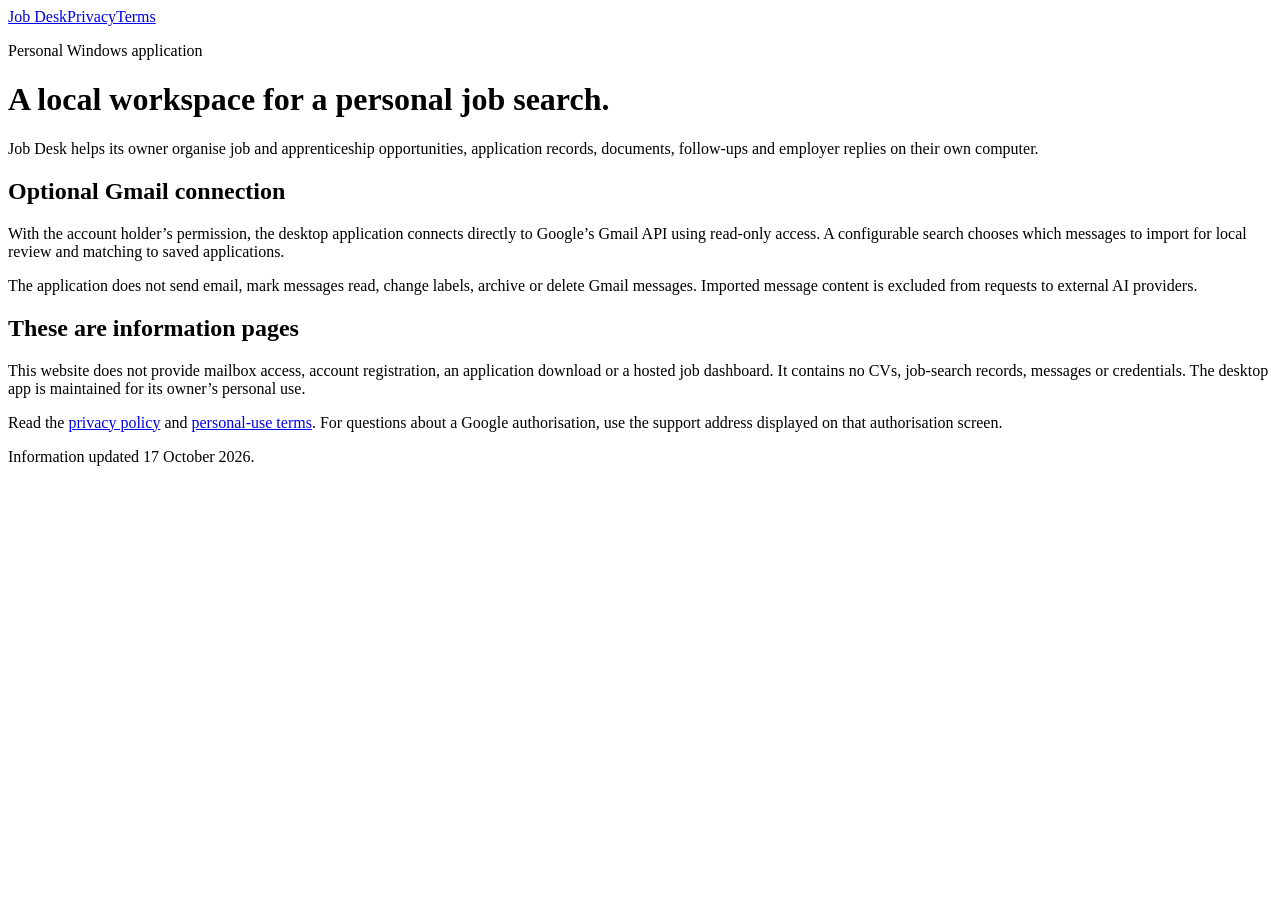
==== index.html @ 35d4c33c "Create index.html" ====
<!doctype html>
<html lang="en">
<head><meta charset="utf-8"><meta name="viewport" content="width=device-width,initial-scale=1"><title>Job Desk — personal desktop application</title><link rel="stylesheet" href="styles.css"></head>
<body><main>
<nav aria-label="Information pages"><a href="index.html" aria-current="page">Job Desk</a><a href="privacy.html">Privacy</a><a href="terms.html">Terms</a></nav>
<p class="eyebrow">Personal Windows application</p>
<h1>A local workspace for a personal job search.</h1>
<p>Job Desk helps its owner organise job and apprenticeship opportunities, application records, documents, follow-ups and employer replies on their own computer.</p>
<h2>Optional Gmail connection</h2>
<p>With the account holder’s permission, the desktop application connects directly to Google’s Gmail API using read-only access. A configurable search chooses which messages to import for local review and matching to saved applications.</p>
<p>The application does not send email, mark messages read, change labels, archive or delete Gmail messages. Imported message content is excluded from requests to external AI providers.</p>
<h2>These are information pages</h2>
<p>This website does not provide mailbox access, account registration, an application download or a hosted job dashboard. It contains no CVs, job-search records, messages or credentials. The desktop app is maintained for its owner’s personal use.</p>
<p>Read the <a href="privacy.html">privacy policy</a> and <a href="terms.html">personal-use terms</a>. For questions about a Google authorisation, use the support address displayed on that authorisation screen.</p>
<footer>Information updated 17 October 2026.</footer>
</main></body></html>
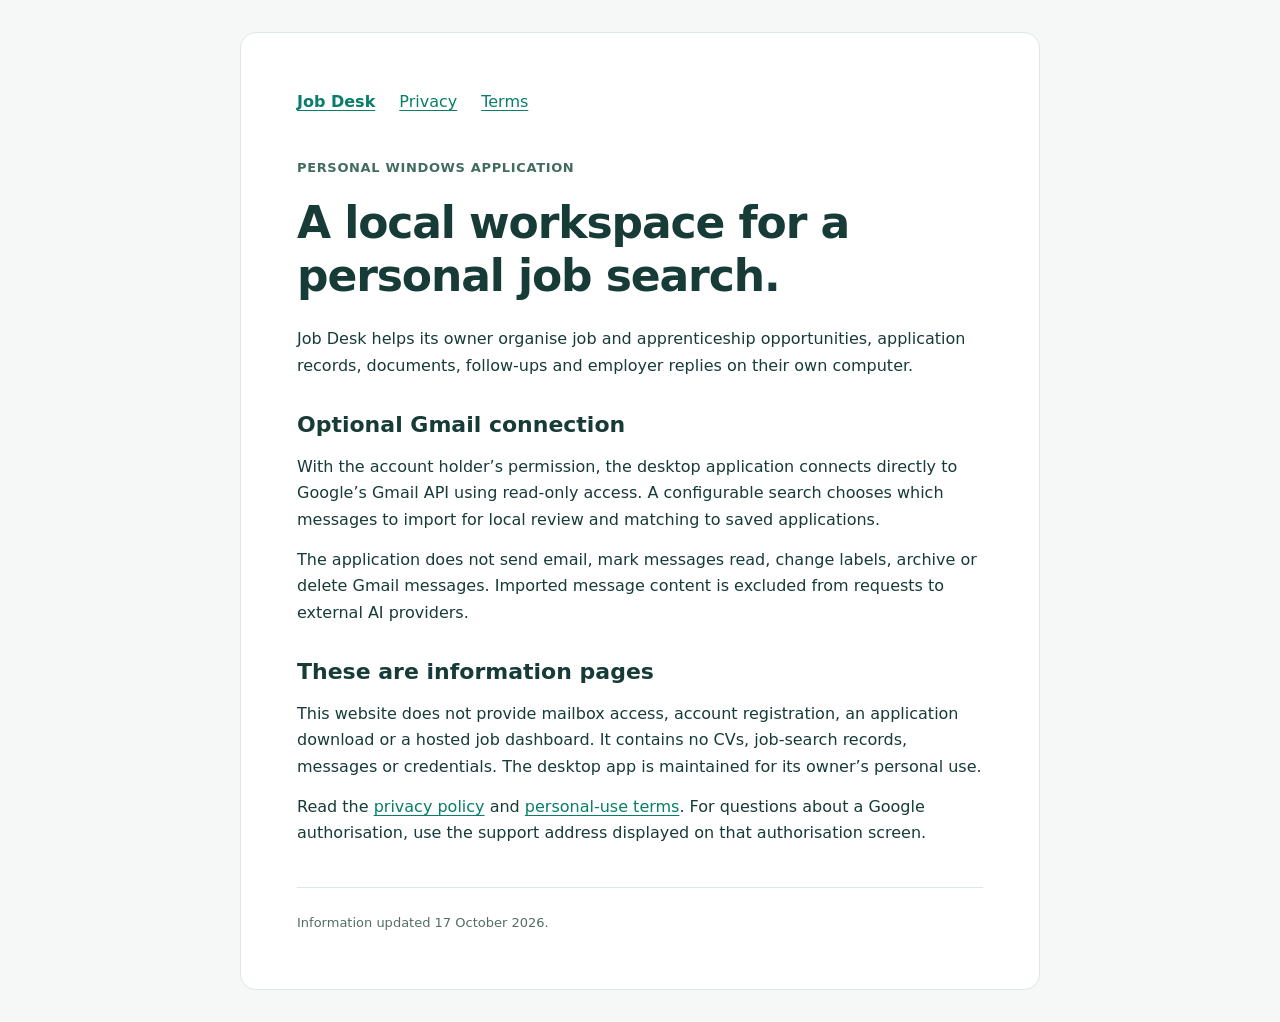
==== commit 1a6444c9: "Verify information site ownership with Google" ====
--- a/index.html
+++ b/index.html
@@ -1,6 +1,6 @@
 <!doctype html>
 <html lang="en">
-<head><meta charset="utf-8"><meta name="viewport" content="width=device-width,initial-scale=1"><title>Job Desk — personal desktop application</title><link rel="stylesheet" href="styles.css"></head>
+<head><meta charset="utf-8"><meta name="viewport" content="width=device-width,initial-scale=1"><title>Job Desk — personal desktop application</title><link rel="stylesheet" href="styles.css"><meta name="google-site-verification" content="Vlu2YQqO9-4N9DoveHAKVF0kiAwAvEXiRnKA3UgRzgI" /></head>
 <body><main>
 <nav aria-label="Information pages"><a href="index.html" aria-current="page">Job Desk</a><a href="privacy.html">Privacy</a><a href="terms.html">Terms</a></nav>
 <p class="eyebrow">Personal Windows application</p>
@@ -14,3 +14,4 @@
 <p>Read the <a href="privacy.html">privacy policy</a> and <a href="terms.html">personal-use terms</a>. For questions about a Google authorisation, use the support address displayed on that authorisation screen.</p>
 <footer>Information updated 17 October 2026.</footer>
 </main></body></html>
+
--- a/styles.css
+++ b/styles.css
@@ -0,0 +1 @@
+:root{color-scheme:light;font-family:Segoe UI,system-ui,sans-serif;color:#173b36;background:#f5f8f7;line-height:1.65}*{box-sizing:border-box}body{margin:0;padding:32px 20px}main{max-width:800px;margin:0 auto;background:white;padding:clamp(24px,5vw,56px);border:1px solid #dde8e4;border-radius:16px}nav{display:flex;gap:24px;flex-wrap:wrap;margin-bottom:42px}a{color:#087d69;text-underline-offset:3px}nav a[aria-current]{font-weight:700}h1{font-size:clamp(32px,5vw,44px);line-height:1.2;letter-spacing:-.025em;margin:18px 0 24px}h2{font-size:22px;line-height:1.3;margin:32px 0 12px}p{margin:14px 0}.eyebrow{font-size:13px;font-weight:600;color:#426c61;text-transform:uppercase;letter-spacing:.05em}code{overflow-wrap:anywhere;font-size:.88em}footer{border-top:1px solid #dde8e4;padding-top:24px;margin-top:40px;font-size:13px;color:#526d65}a:focus-visible{outline:3px solid #73c9b4;outline-offset:4px}
